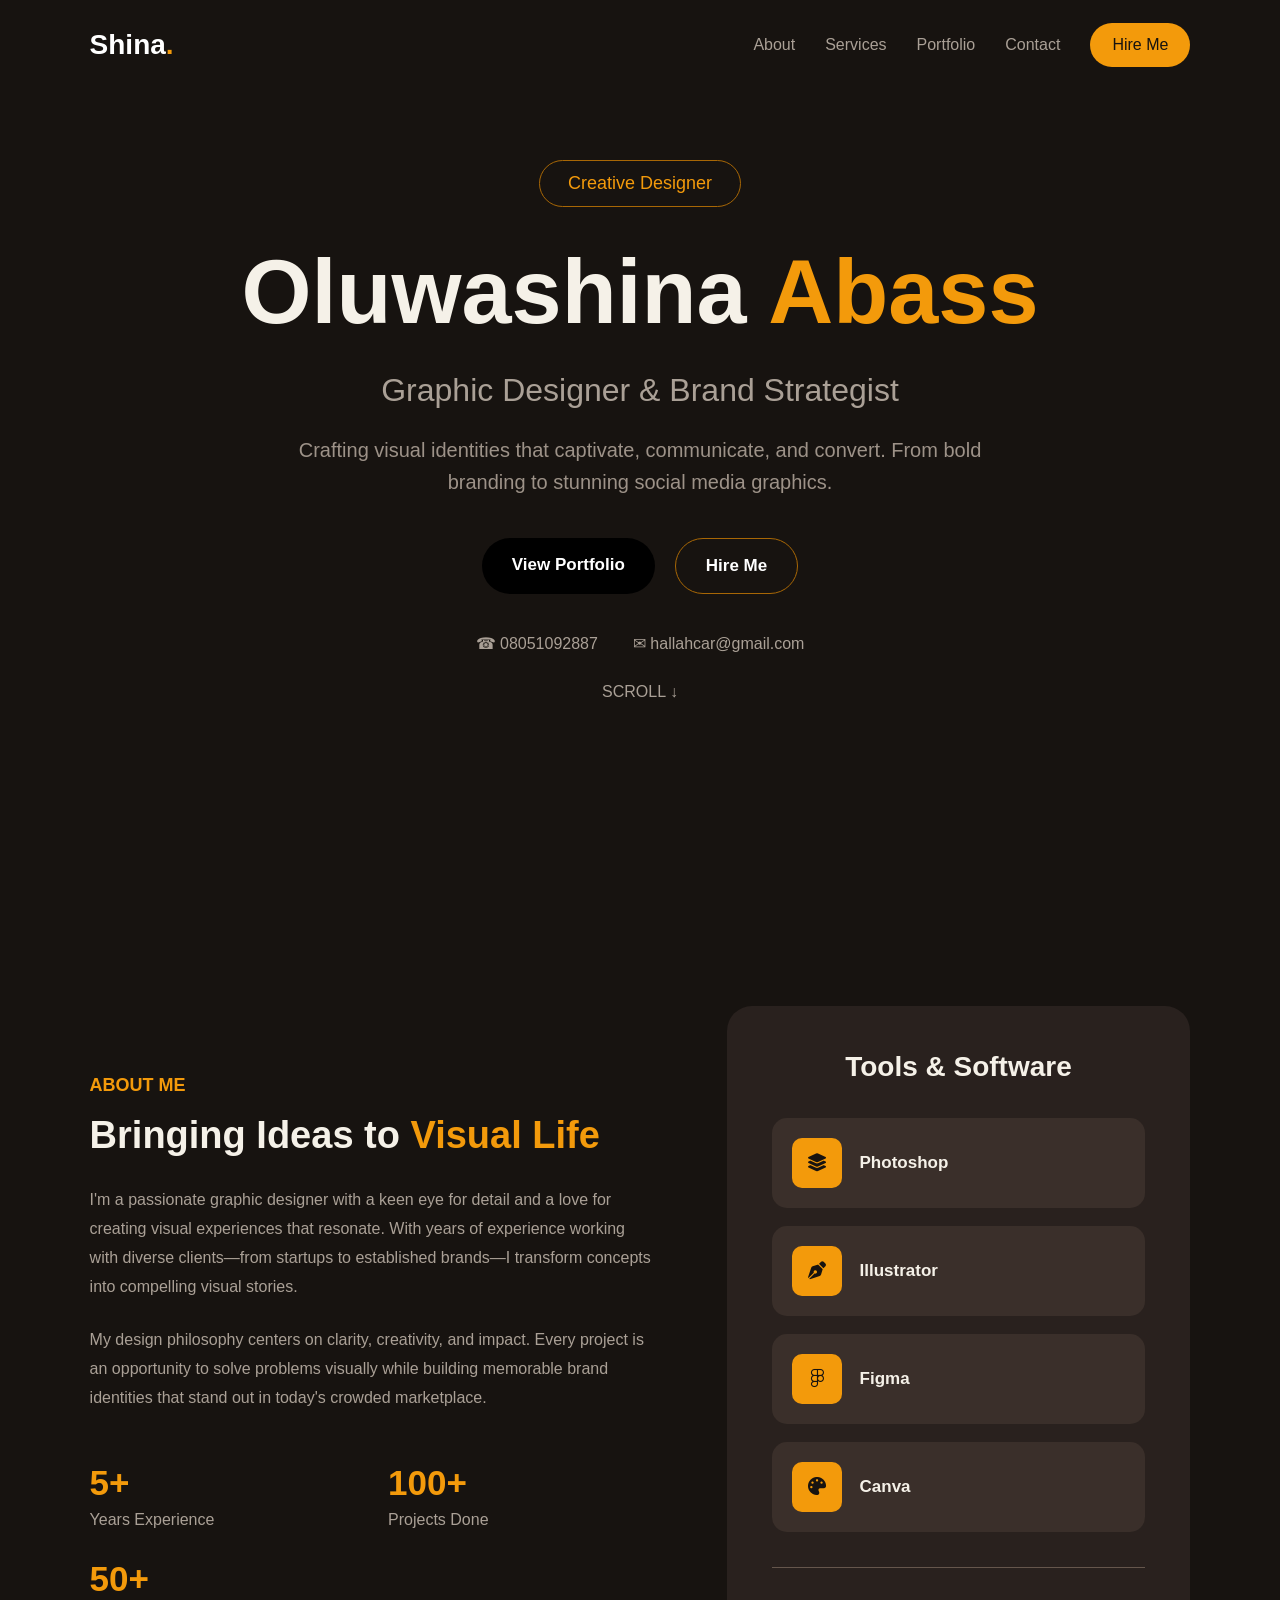
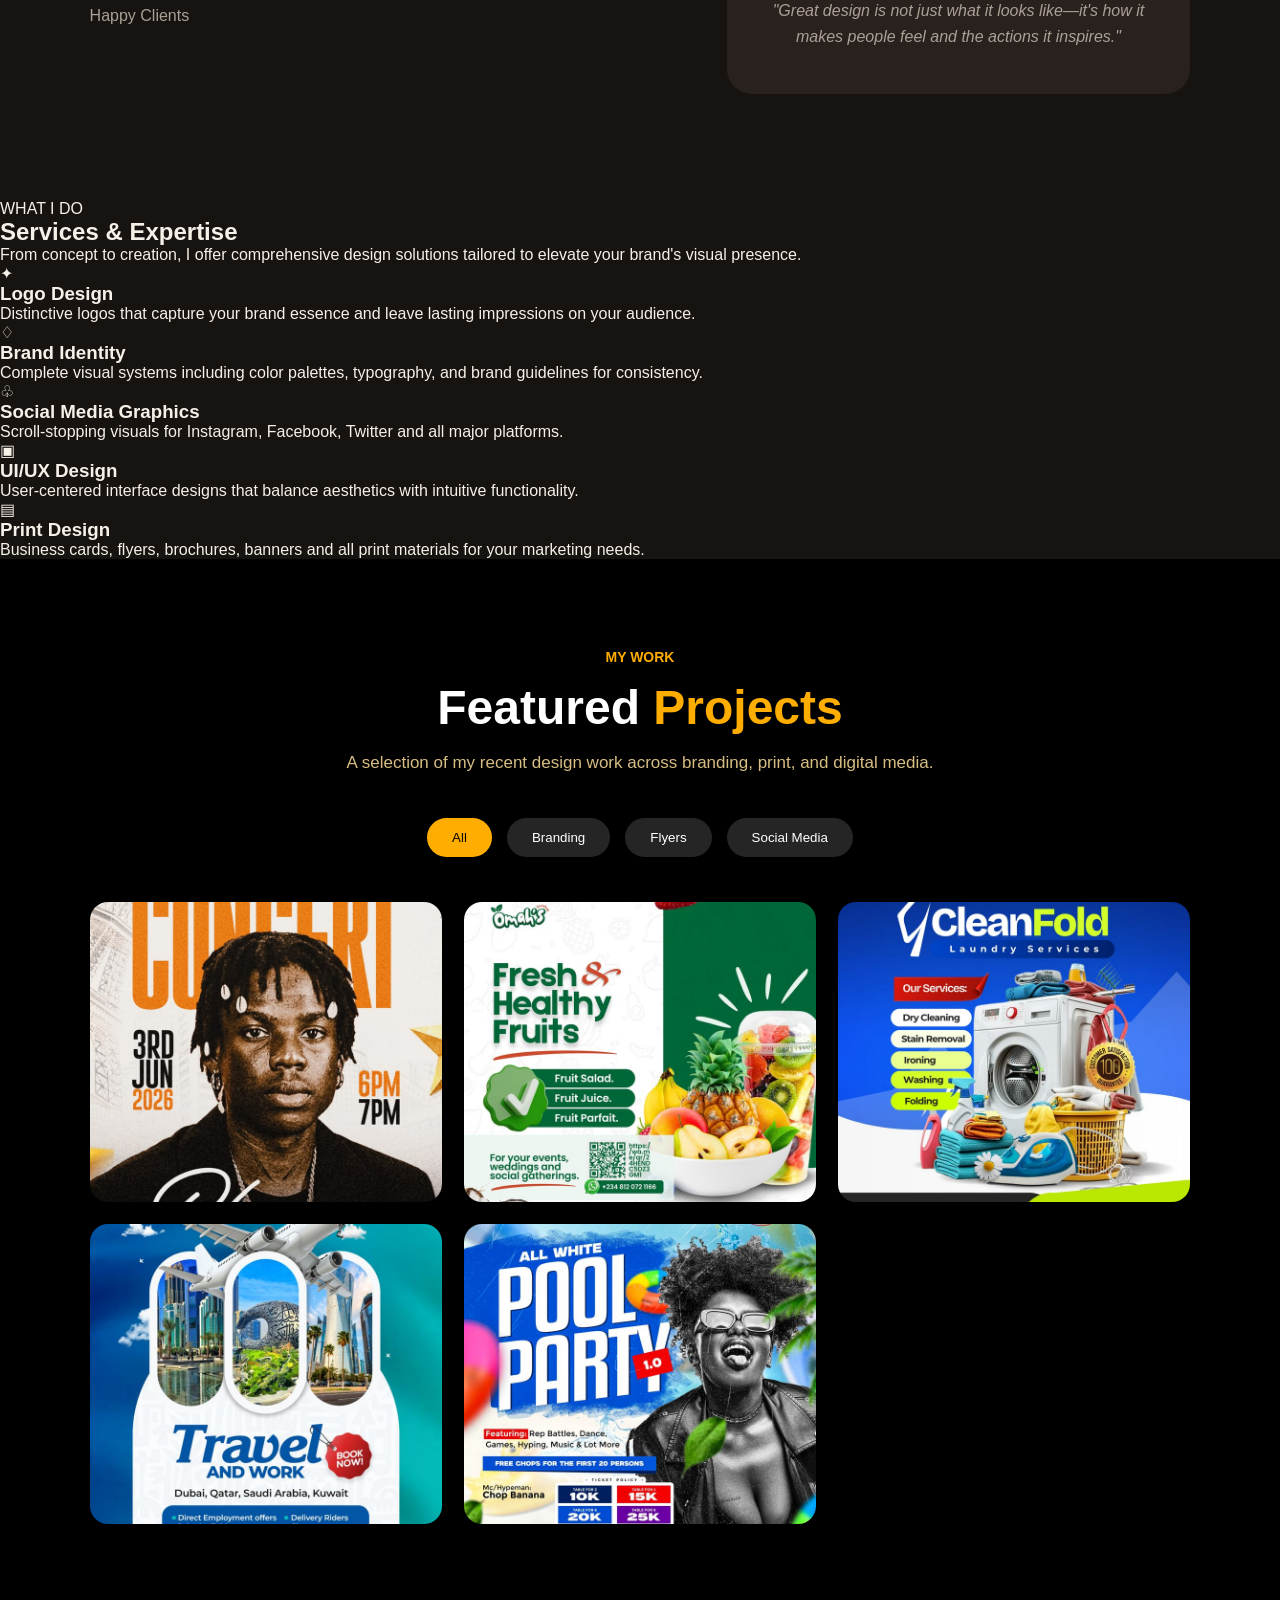
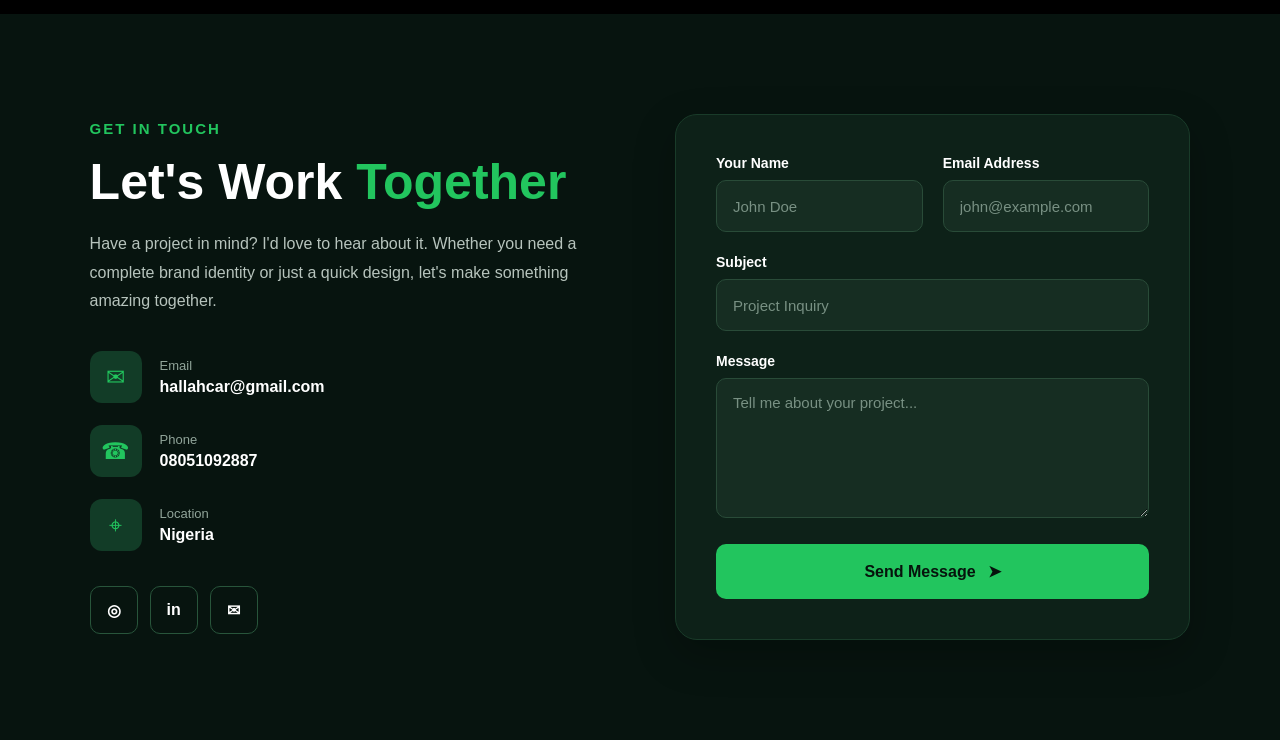
==== index.html @ a5401348 "first commit" ====
<!DOCTYPE html>
<html lang="en">
<head>
    <meta charset="UTF-8">
    <meta name="viewport" content="width=device-width, initial-scale=1.0">
    <title>Oluwashina Abass</title>
    <link rel="stylesheet" href="style.css">
<link rel="stylesheet" href="services.css">
    <link rel="stylesheet" href="https://cdnjs.cloudflare.com/ajax/libs/font-awesome/6.7.2/css/all.min.css">
</head>

<body>

<header>
    <a href="#" class="logo">Shina<span>.</span></a>

    <nav>
        <a href="#about">About</a>
        <a href="#services">Services</a>
        <a href="#portfolio">Portfolio</a>
        <a href="#contact">Contact</a>
        <a href="#contact" class="hire">Hire Me</a>
    </nav>

    <div class="menu">☰</div>
</header>

<section class="home">

    <div class="badge">Creative Designer</div>

    <h1>Oluwashina <span>Abass</span></h1>

    <h2>Graphic Designer & Brand Strategist</h2>

    <p>
        Crafting visual identities that captivate, communicate, and convert.
        From bold branding to stunning social media graphics.
    </p>

    <div class="buttons">
        <a href="#portfolio" class="portfolio">View Portfolio</a>
        <a href="#contact" class="contact">Hire Me</a>
    </div>

    <div class="details">
        <p>☎ 08051092887</p>
        <p>✉ hallahcar@gmail.com</p>
    </div>

    <a href="#about" class="scroll">SCROLL ↓</a>

</section>

<section class="about" id="about">

    <div class="about-left">

        <p class="about-title">ABOUT ME</p>

        <h1>
            Bringing Ideas to
            <span>Visual Life</span>
        </h1>

        <p>
            I'm a passionate graphic designer with a keen eye for detail and a love for creating visual experiences that resonate.
            With years of experience working with diverse clients—from startups to established brands—I transform concepts into compelling visual stories.
        </p>

        <p>
            My design philosophy centers on clarity, creativity, and impact.
            Every project is an opportunity to solve problems visually while building memorable brand identities that stand out in today's crowded marketplace.
        </p>

        <div class="stats">

            <div>
                <h2>5+</h2>
                <p>Years Experience</p>
            </div>

            <div>
                <h2>100+</h2>
                <p>Projects Done</p>
            </div>

            <div>
                <h2>50+</h2>
                <p>Happy Clients</p>
            </div>

        </div>

    </div>

<div class="tools">

    <h2>Tools & Software</h2>

    <div class="tools-grid">

        <div class="tool">
            <div class="tool-icon">
                <i class="fa-solid fa-layer-group"></i>
            </div>
            <h3>Photoshop</h3>
        </div>

        <div class="tool">
            <div class="tool-icon">
                <i class="fa-solid fa-pen-nib"></i>
            </div>
            <h3>Illustrator</h3>
        </div>

        <div class="tool">
            <div class="tool-icon">
                <i class="fa-brands fa-figma"></i>
            </div>
            <h3>Figma</h3>
        </div>

        <div class="tool">
            <div class="tool-icon">
                <i class="fa-solid fa-palette"></i>
            </div>
            <h3>Canva</h3>
        </div>

    </div>

    <div class="quote">
        "Great design is not just what it looks like—it's how it makes people feel and the actions it inspires."
    </div>

</div>
    
</section>

<section class="services-section">

    <div class="services-header">
        <span>WHAT I DO</span>
        <h2>Services & <b>Expertise</b></h2>
        <p>From concept to creation, I offer comprehensive design solutions tailored to elevate your brand's visual presence.</p>
    </div>

    <div class="services-container">

        <div class="service-card">
            <div class="service-icon">✦</div>
            <h3>Logo Design</h3>
            <p>Distinctive logos that capture your brand essence and leave lasting impressions on your audience.</p>
        </div>

        <div class="service-card">
            <div class="service-icon">♢</div>
            <h3>Brand Identity</h3>
            <p>Complete visual systems including color palettes, typography, and brand guidelines for consistency.</p>
        </div>

        <div class="service-card">
            <div class="service-icon">♧</div>
            <h3>Social Media Graphics</h3>
            <p>Scroll-stopping visuals for Instagram, Facebook, Twitter and all major platforms.</p>
        </div>

        <div class="service-card">
            <div class="service-icon">▣</div>
            <h3>UI/UX Design</h3>
            <p>User-centered interface designs that balance aesthetics with intuitive functionality.</p>
        </div>

        <div class="service-card">
            <div class="service-icon">▤</div>
            <h3>Print Design</h3>
            <p>Business cards, flyers, brochures, banners and all print materials for your marketing needs.</p>
        </div>

    </div>

</section>

<section class="portfolio" id="portfolio">
    <div class="portfolio-heading">
        <p>MY WORK</p>
        <h2>Featured <span>Projects</span></h2>
        <h4>A selection of my recent design work across branding, print, and digital media.</h4>
    </div>

    <div class="portfolio-buttons">
        <button class="active">All</button>
        <button>Branding</button>
        <button>Flyers</button>
        <button>Social Media</button>
    </div>

    <div class="portfolio-grid">
        <div class="portfolio-card">
            <img src="images/concert.jpg" alt="Concert design">
        </div>

        <div class="portfolio-card">
            <img src="images/fruitbrand.jpg" alt="Fruit brand design">
        </div>

        <div class="portfolio-card">
            <img src="images/laundry.jpg" alt="Laundry design">
        </div>

        <div class="portfolio-card">
            <img src="images/travel.jpg" alt="Travel design">
        </div>

        <div class="portfolio-card">
            <img src="images/party.jpg" alt="Party design">
        </div>
    </div>
</section>

<section class="contact-section" id="contact">
    <div class="contact-container">

        
        <div class="contact-info">
            <span class="contact-label">GET IN TOUCH</span>

            <h2>Let's Work <span>Together</span></h2>

            <p>
                Have a project in mind? I'd love to hear about it.
                Whether you need a complete brand identity or just
                a quick design, let's make something amazing together.
            </p>

            <div class="info-item">
                <div class="info-icon">✉</div>
                <div>
                    <small>Email</small>
                    <strong>hallahcar@gmail.com</strong>
                </div>
            </div>

            <div class="info-item">
                <div class="info-icon">☎</div>
                <div>
                    <small>Phone</small>
                    <strong>08051092887</strong>
                </div>
            </div>

            <div class="info-item">
                <div class="info-icon">⌖</div>
                <div>
                    <small>Location</small>
                    <strong>Nigeria</strong>
                </div>
            </div>

            <div class="social-links">
                <a href="#">◎</a>
                <a href="#">in</a>
                <a href="#">✉</a>
            </div>
        </div>


        
        <div class="contact-form-box">

            <form>
                <div class="form-row">

                    <div class="form-group">
                        <label for="name">Your Name</label>
                        <input 
                            type="text" 
                            id="name"
                            placeholder="John Doe"
                        >
                    </div>

                    <div class="form-group">
                        <label for="email">Email Address</label>
                        <input 
                            type="email" 
                            id="email"
                            placeholder="john@example.com"
                        >
                    </div>

                </div>

                <div class="form-group">
                    <label for="subject">Subject</label>
                    <input 
                        type="text" 
                        id="subject"
                        placeholder="Project Inquiry"
                    >
                </div>

                <div class="form-group">
                    <label for="message">Message</label>
                    <textarea 
                        id="message"
                        rows="6"
                        placeholder="Tell me about your project..."
                    ></textarea>
                </div>

                <button type="submit">
                    Send Message
                    <span>➤</span>
                </button>

            </form>

        </div>

    </div>
</section>


</body>
</html>
---- style.css ----
* {
    margin: 0;
    padding: 0;
    box-sizing: border-box;
}

body {
    font-family: Arial, sans-serif;
    background: #171310;
    color: #f5f1e8;
}

header {
    height: 90px;
    padding: 0 7%;
    display: flex;
    align-items: center;
    justify-content: space-between;
}

.logo {
    color: white;
    text-decoration: none;
    font-size: 28px;
    font-weight: bold;
}

.logo span {
    color: #f39a0b;
}

nav {
    display: flex;
    align-items: center;
    gap: 30px;
}

nav a {
    color: #aaa096;
    text-decoration: none;
}

nav a:hover {
    color: #f39a0b;
}

.hire {
    background: #f39a0b;
    color: #171310;
    padding: 13px 22px;
    border-radius: 25px;
}

.menu {
    display: none;
    font-size: 30px;
}

.home {
    min-height: calc(100vh - 90px);
    padding: 70px 7%;
    display: flex;
    flex-direction: column;
    align-items: center;
    text-align: center;
}

.badge {
    border: 1px solid #a86705;
    color: #f39a0b;
    padding: 12px 28px;
    border-radius: 30px;
    margin-bottom: 40px;
    font-size: 18px;
}

.home h1 {
    font-size: 90px;
    line-height: 1;
    max-width: 1100px;
}

.home h1 span {
    color: #f39a0b;
}

.home h2 {
    color: #aaa096;
    font-size: 32px;
    font-weight: normal;
    margin-top: 35px;
}

.home > p {
    max-width: 700px;
    color: #9d9288;
    font-size: 20px;
    line-height: 1.6;
    margin-top: 25px;
}

.buttons {
    display: flex;
    gap: 20px;
    margin-top: 40px;
}

.buttons a {
    text-decoration: none;
    padding: 17px 30px;
    border-radius: 30px;
    font-size: 17px;
    font-weight: bold;
}

.portfolio {
    background: #f39a0b;
    color: #171310;
}

.contact {
    border: 1px solid #a86705;
    color: white;
}

.details {
    display: flex;
    gap: 35px;
    margin-top: 40px;
    color: #aaa096;
}

.scroll {
    margin-top: 30px;
    color: #aaa096;
    text-decoration: none;
}

@media (max-width: 800px) {

    nav {
        display: none;
    }

    .menu {
        display: block;
    }

    .home {
        padding: 80px 7%;
    }

    .home h1 {
        font-size: 60px;
    }

    .home h2 {
        font-size: 25px;
    }

    .home > p {
        font-size: 18px;
    }

    .buttons {
        flex-direction: column;
        width: 100%;
        max-width: 350px;
    }

    .details {
        flex-direction: column;
        gap: 15px;
    }
}
.about {
    min-height: 100vh;
    padding: 120px 7%;
    display: grid;
    grid-template-columns: 1.1fr 0.9fr;
    gap: 70px;
    align-items: center;
    background: #171310;
}

.about-left {
    width: 100%;
}

.about-title {
    color: #f39a0b;
    font-size: 18px;
    font-weight: bold;
    margin-bottom: 20px;
}

.about-left h1 {
    color: #f5f1e8;
    font-size: 55px;
    line-height: 1.05;
    margin-bottom: 30px;
}

.about-left h1 span {
    color: #f39a0b;
}

.about-left > p:not(.about-title) {
    color: #aaa096;
    font-size: 18px;
    line-height: 1.8;
    margin-bottom: 25px;
    max-width: 700px;
}

.stats {
    display: flex;
    gap: 70px;
    margin-top: 50px;
}

.stats h2 {
    color: #f39a0b;
    font-size: 42px;
    margin-bottom: 8px;
}

.stats p {
    color: #aaa096;
    font-size: 16px;
}

.tools {
    background: #29211e;
    padding: 45px;
    border-radius: 25px;
    width: 100%;
}

.tools > h2 {
    text-align: center;
    color: #f5f1e8;
    font-size: 28px;
    margin-bottom: 35px;
}

.tools-grid {
    display: grid;
    grid-template-columns: 1fr 1fr;
    gap: 18px;
}

.tool {
    background: #3a2f2a;
    padding: 20px;
    border-radius: 15px;
    display: flex;
    align-items: center;
    gap: 18px;
}

.tool-icon {
    width: 50px;
    height: 50px;
    background: #f39a0b;
    color: #171310;
    border-radius: 10px;
    display: flex;
    align-items: center;
    justify-content: center;
    font-weight: bold;
    font-size: 18px;
}

.tool h3 {
    color: #f5f1e8;
    font-size: 17px;
}

.quote {
    border-top: 1px solid #65564c;
    margin-top: 35px;
    padding-top: 30px;
    color: #aaa096;
    text-align: center;
    font-style: italic;
    line-height: 1.6;
}

@media (max-width: 900px) {

    .about {
        grid-template-columns: 1fr;
        gap: 50px;
        padding: 100px 7%;
    }

    .about-left h1 {
        font-size: 45px;
    }

    .tools {
        padding: 30px;
    }
}



    .about {
        padding: 90px 7%;
    }

    .about-left h1 {
        font-size: 38px;
    }

    .about-left > p:not(.about-title) {
        font-size: 16px;
    }

    .stats {
        display: grid;
        grid-template-columns: 1fr 1fr;
        gap: 30px;
    }

    .stats h2 {
        font-size: 35px;
    }

    .tools-grid {
        grid-template-columns: 1fr;
    }

    .tool-icon{
        width: 50px;
        height: 50px;
        background: #f39a0b;
        border-radius: 10px;
        display: flex;
        align-items: center;
        justify-content: center;
        flex-shrink: 0;
    }
    .tool-icon img{
        width: 28px;
        height: 28px;
    }
    
.portfolio {
    background: #000;
    padding: 90px 7%;
    color: white;
}

.portfolio-heading {
    text-align: center;
}

.portfolio-heading p {
    color: #ffad00;
    font-size: 14px;
    font-weight: bold;
    margin-bottom: 15px;
}

.portfolio-heading h2 {
    font-size: 48px;
    margin-bottom: 18px;
}

.portfolio-heading h2 span {
    color: #ffad00;
}

.portfolio-heading h4 {
    color: #d7bd83;
    font-size: 17px;
    font-weight: normal;
}

.portfolio-buttons {
    display: flex;
    justify-content: center;
    gap: 15px;
    margin: 45px 0;
    flex-wrap: wrap;
}

.portfolio-buttons button {
    background: #252525;
    color: white;
    border: none;
    padding: 12px 25px;
    border-radius: 25px;
    cursor: pointer;
}

.portfolio-buttons .active {
    background: #ffad00;
    color: black;
}

.portfolio-grid {
    display: grid;
    grid-template-columns: repeat(3, 1fr);
    gap: 22px;
}

.portfolio-card {
    height: 300px;
    border-radius: 18px;
    overflow: hidden;
}

.portfolio-card img {
    width: 100%;
    height: 100%;
    object-fit: cover;
    display: block;
}

@media (max-width: 800px) {
    .portfolio-grid {
        grid-template-columns: repeat(2, 1fr);
    }

    .portfolio-heading h2 {
        font-size: 38px;
    }
}

@media (max-width: 500px) {
    .portfolio {
        padding: 70px 5%;
    }

    .portfolio-grid {
        grid-template-columns: 1fr;
    }

    .portfolio-card {
        height: 280px;
    }

    .portfolio-heading h2 {
        font-size: 32px;
    }

    .portfolio-heading h4 {
        font-size: 15px;
    }
}


.contact-section {
    width: 100%;
    padding: 100px 7%;
    background: #07140f;
    color: #ffffff;
    box-sizing: border-box;
}

.contact-container {
    max-width: 1200px;
    margin: 0 auto;
    display: grid;
    grid-template-columns: 1fr 1fr;
    gap: 70px;
    align-items: center;
}




.contact-info {
    width: 100%;
}

.contact-label {
    display: inline-block;
    margin-bottom: 18px;
    color: #22c55e;
    font-size: 15px;
    font-weight: 700;
    letter-spacing: 2px;
}

.contact-info h2 {
    margin: 0 0 20px;
    font-size: 50px;
    line-height: 1.1;
    font-weight: 800;
}

.contact-info h2 span {
    color: #22c55e;
}

.contact-info p {
    max-width: 550px;
    margin-bottom: 35px;
    color: #b7c4bd;
    font-size: 16px;
    line-height: 1.8;
}




.info-item {
    display: flex;
    align-items: center;
    gap: 18px;
    margin-bottom: 22px;
}

.info-icon {
    width: 52px;
    height: 52px;
    border-radius: 12px;
    background: #123c27;
    color: #22c55e;
    display: flex;
    justify-content: center;
    align-items: center;
    font-size: 23px;
    flex-shrink: 0;
}

.info-item small {
    display: block;
    color: #91a59a;
    margin-bottom: 5px;
    font-size: 13px;
}

.info-item strong {
    display: block;
    color: #ffffff;
    font-size: 16px;
}




.social-links {
    display: flex;
    gap: 12px;
    margin-top: 35px;
}

.social-links a {
    width: 48px;
    height: 48px;
    border: 1px solid #28553b;
    border-radius: 10px;
    display: flex;
    justify-content: center;
    align-items: center;
    color: #ffffff;
    text-decoration: none;
    font-weight: 700;
    transition: 0.3s;
}

.social-links a:hover {
    background: #22c55e;
    border-color: #22c55e;
    color: #07140f;
    transform: translateY(-3px);
}




.contact-form-box {
    background: #0d2118;
    border: 1px solid #193b29;
    border-radius: 22px;
    padding: 40px;
    box-sizing: border-box;
    box-shadow: 0 15px 40px rgba(0, 0, 0, 0.25);
}

.form-row {
    display: grid;
    grid-template-columns: 1fr 1fr;
    gap: 20px;
}

.form-group {
    margin-bottom: 22px;
}

.form-group label {
    display: block;
    margin-bottom: 9px;
    color: #ffffff;
    font-size: 14px;
    font-weight: 600;
}

.form-group input,
.form-group textarea {
    width: 100%;
    padding: 15px 16px;
    background: #162d22;
    border: 1px solid #294b38;
    border-radius: 10px;
    color: #ffffff;
    font-size: 15px;
    outline: none;
    box-sizing: border-box;
    transition: 0.3s;
    font-family: inherit;
}

.form-group input {
    height: 52px;
}

.form-group textarea {
    resize: vertical;
    min-height: 140px;
}

.form-group input::placeholder,
.form-group textarea::placeholder {
    color: #789083;
}

.form-group input:focus,
.form-group textarea:focus {
    border-color: #22c55e;
    box-shadow: 0 0 0 3px rgba(34, 197, 94, 0.12);
}


.contact-form-box button {
    width: 100%;
    height: 55px;
    border: none;
    border-radius: 10px;
    background: #22c55e;
    color: #06130c;
    font-size: 16px;
    font-weight: 700;
    cursor: pointer;
    transition: 0.3s;
}

.contact-form-box button span {
    margin-left: 8px;
}

.contact-form-box button:hover {
    background: #16a34a;
    color: #ffffff;
    transform: translateY(-2px);
}




@media (max-width: 900px) {

    .contact-section {
        padding: 80px 5%;
    }

    .contact-container {
        grid-template-columns: 1fr;
        gap: 50px;
    }

    .contact-info h2 {
        font-size: 42px;
    }

}




@media (max-width: 600px) {

    .contact-section {
        padding: 60px 20px;
    }

    .contact-container {
        gap: 40px;
    }

    .contact-info h2 {
        font-size: 36px;
    }

    .contact-info p {
        font-size: 15px;
    }

    .contact-form-box {
        padding: 25px 20px;
        border-radius: 16px;
    }

    .form-row {
        grid-template-columns: 1fr;
        gap: 0;
    }

    .info-icon {
        width: 46px;
        height: 46px;
    }

}




@media (max-width: 400px) {

    .contact-info h2 {
        font-size: 31px;
    }

    .contact-label {
        font-size: 13px;
    }

    .contact-form-box {
        padding: 20px 15px;
    }

}
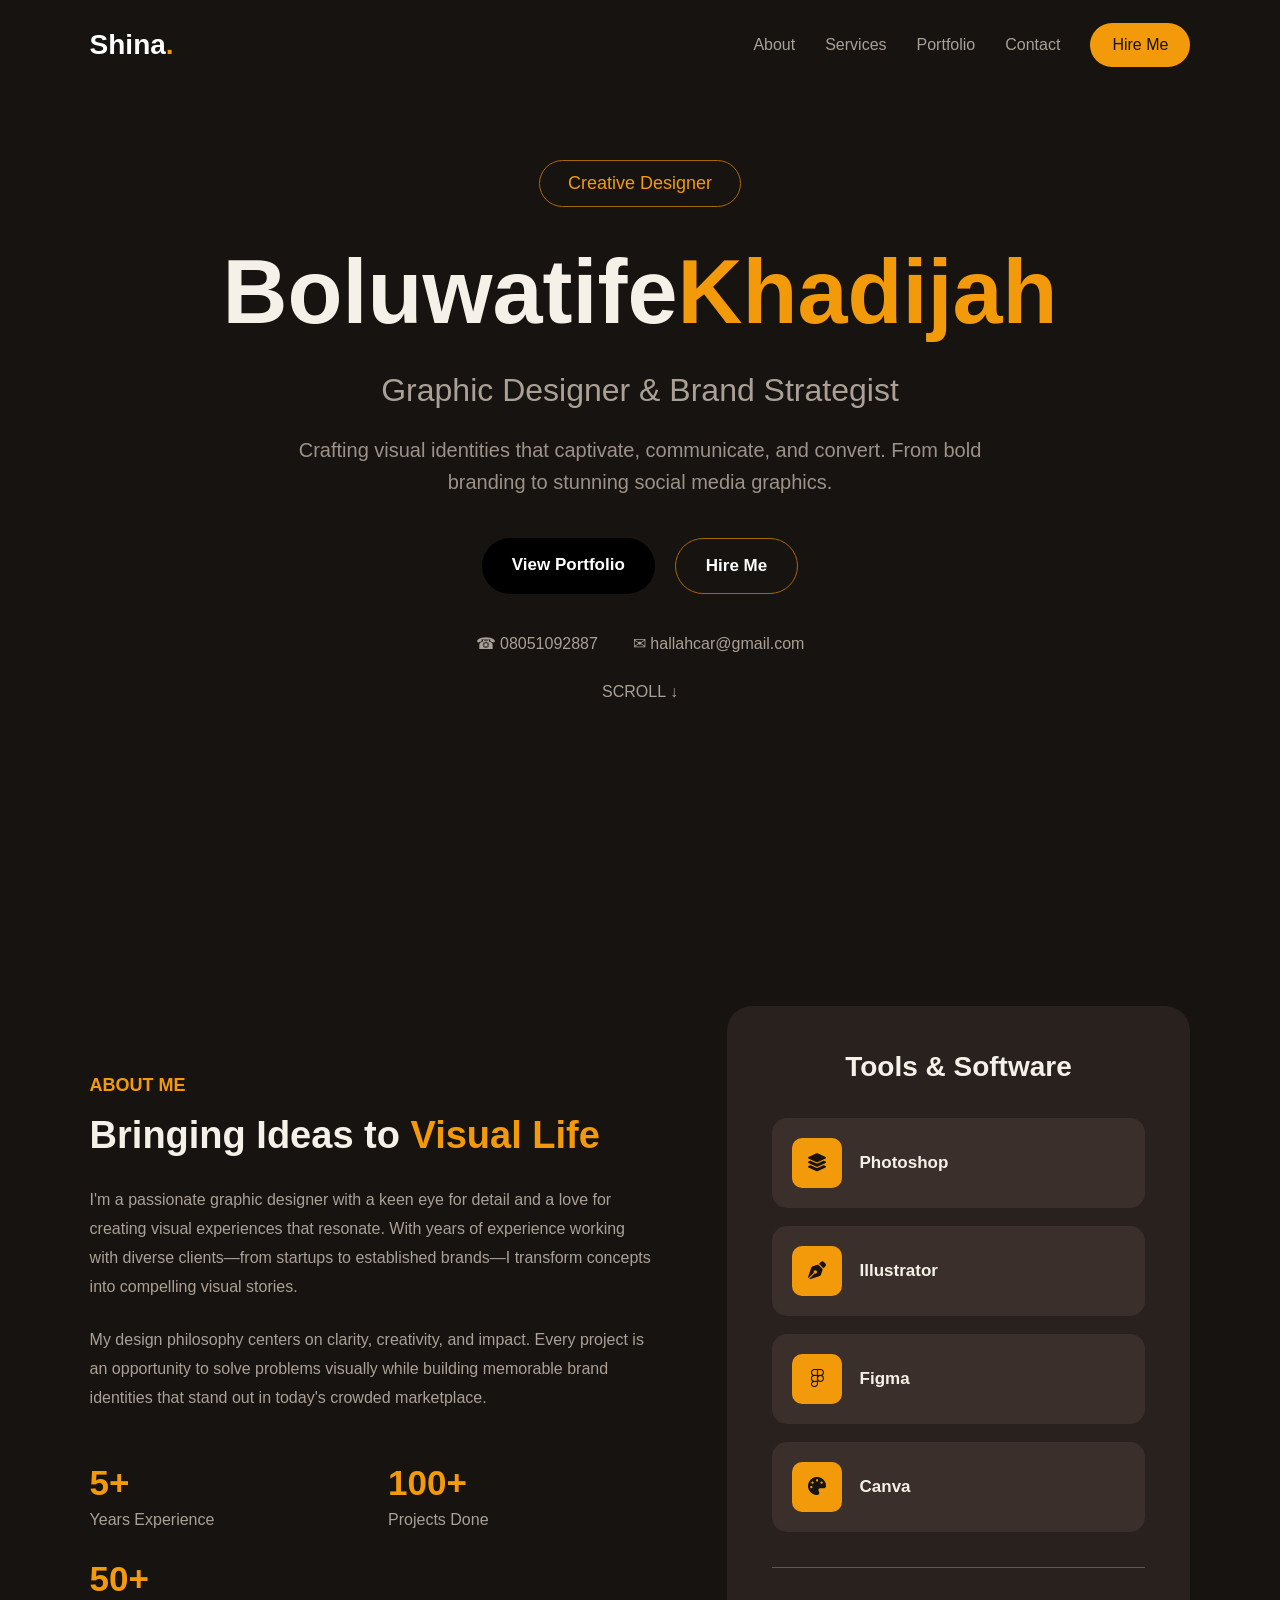
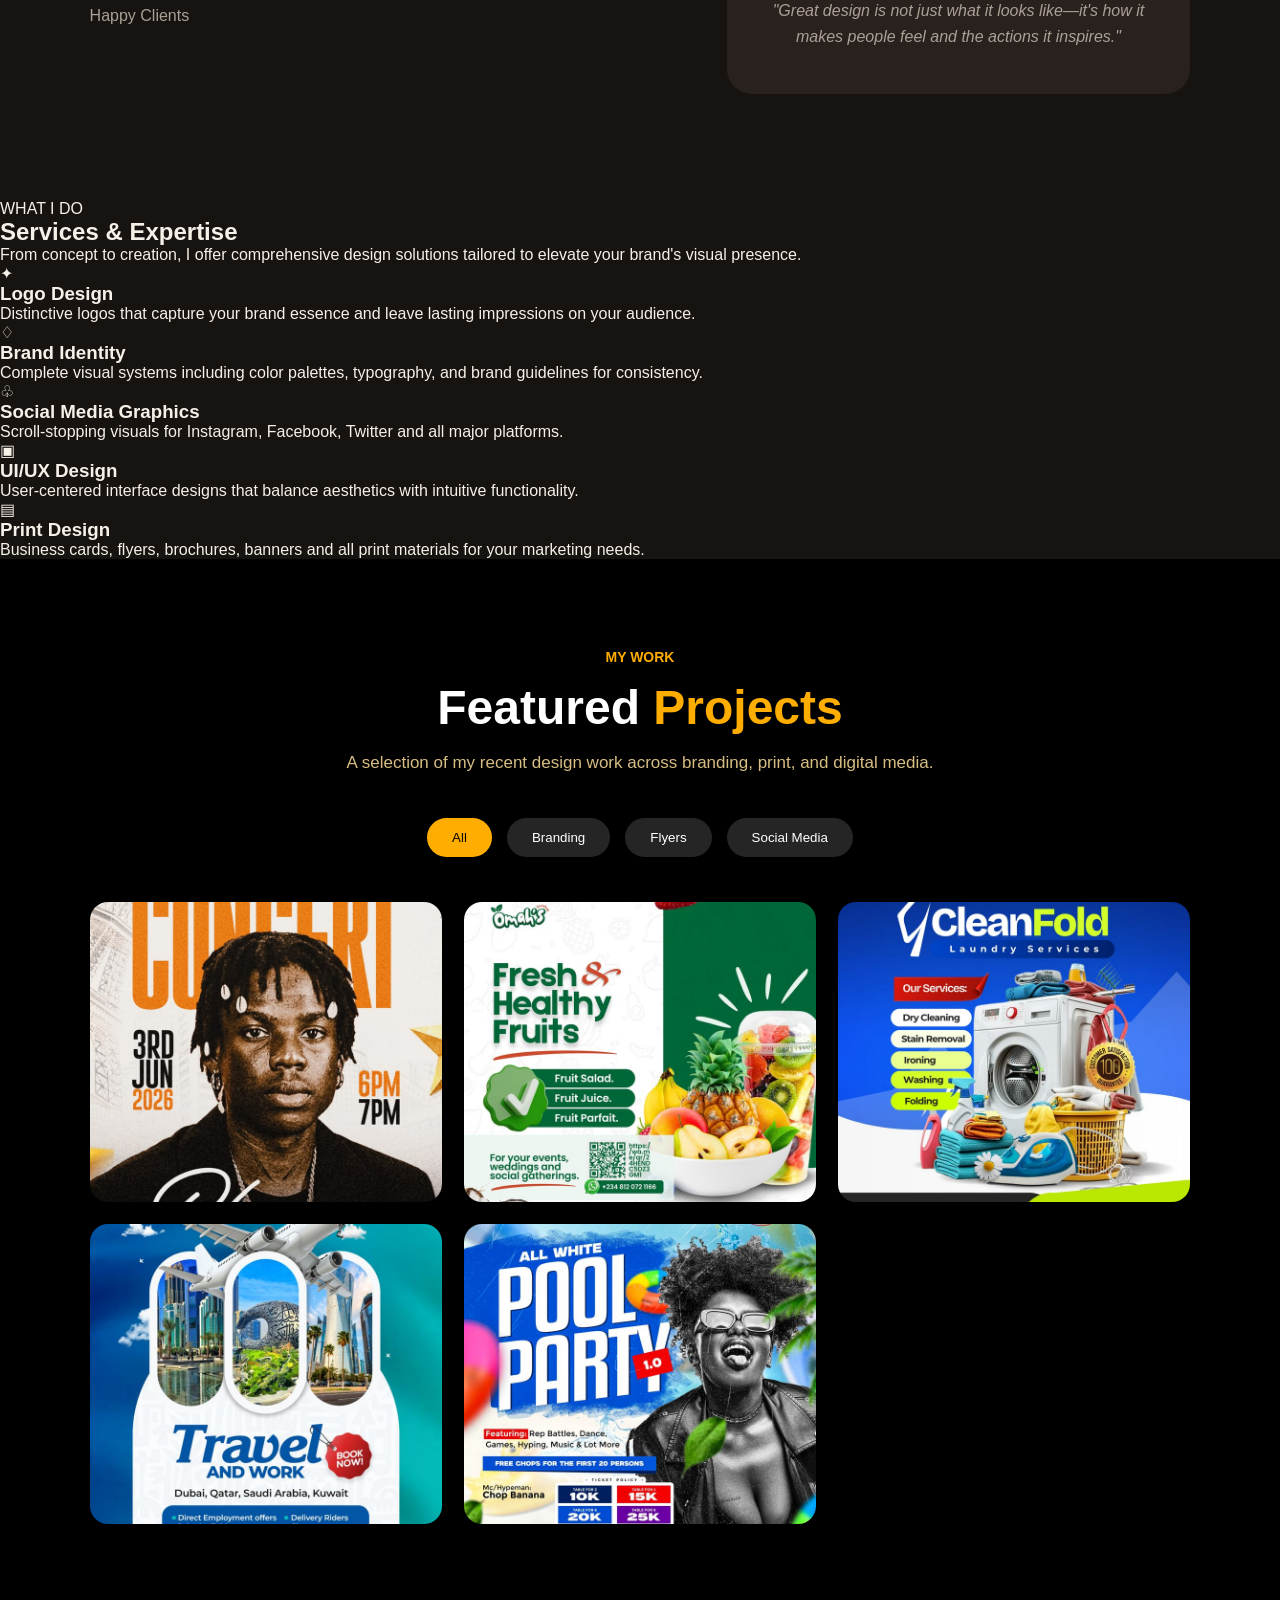
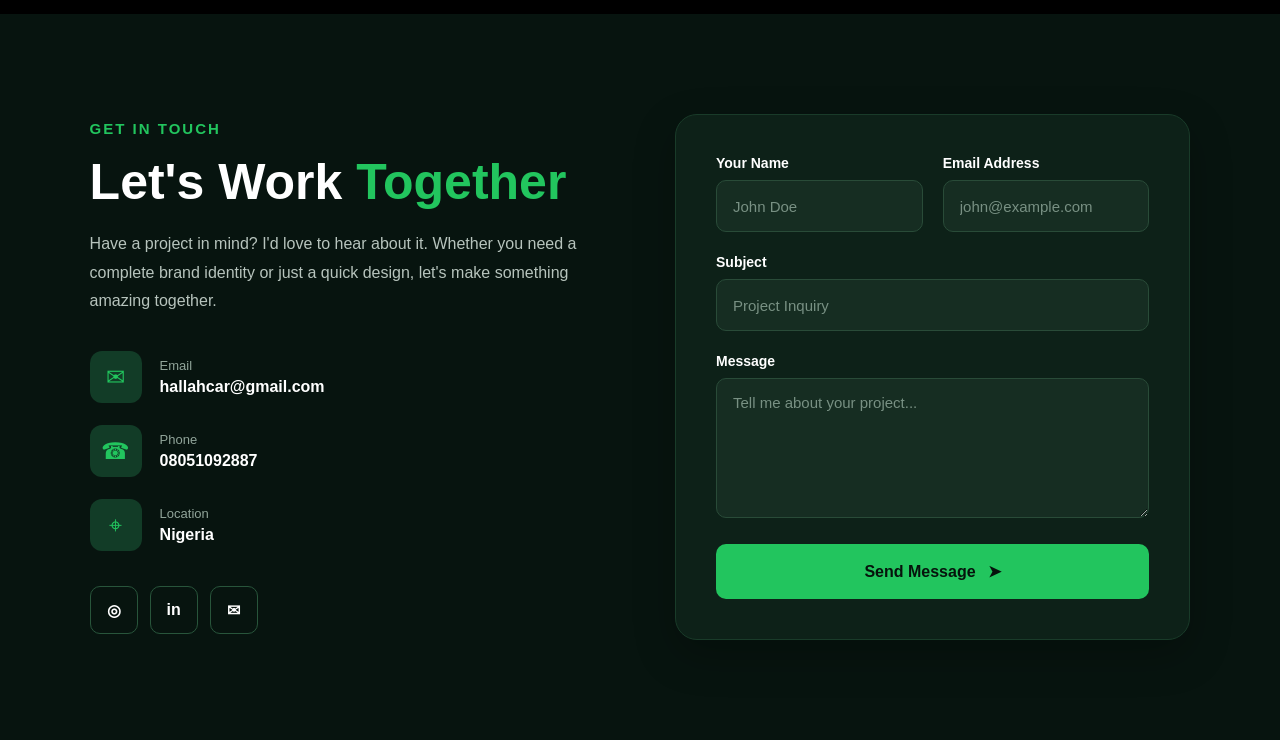
==== commit bad3c794: "name change" ====
--- a/index.html
+++ b/index.html
@@ -29,7 +29,7 @@
 
     <div class="badge">Creative Designer</div>
 
-    <h1>Oluwashina <span>Abass</span></h1>
+    <h1>Boluwatife<span>Khadijah</span></h1>
 
     <h2>Graphic Designer & Brand Strategist</h2>
 
